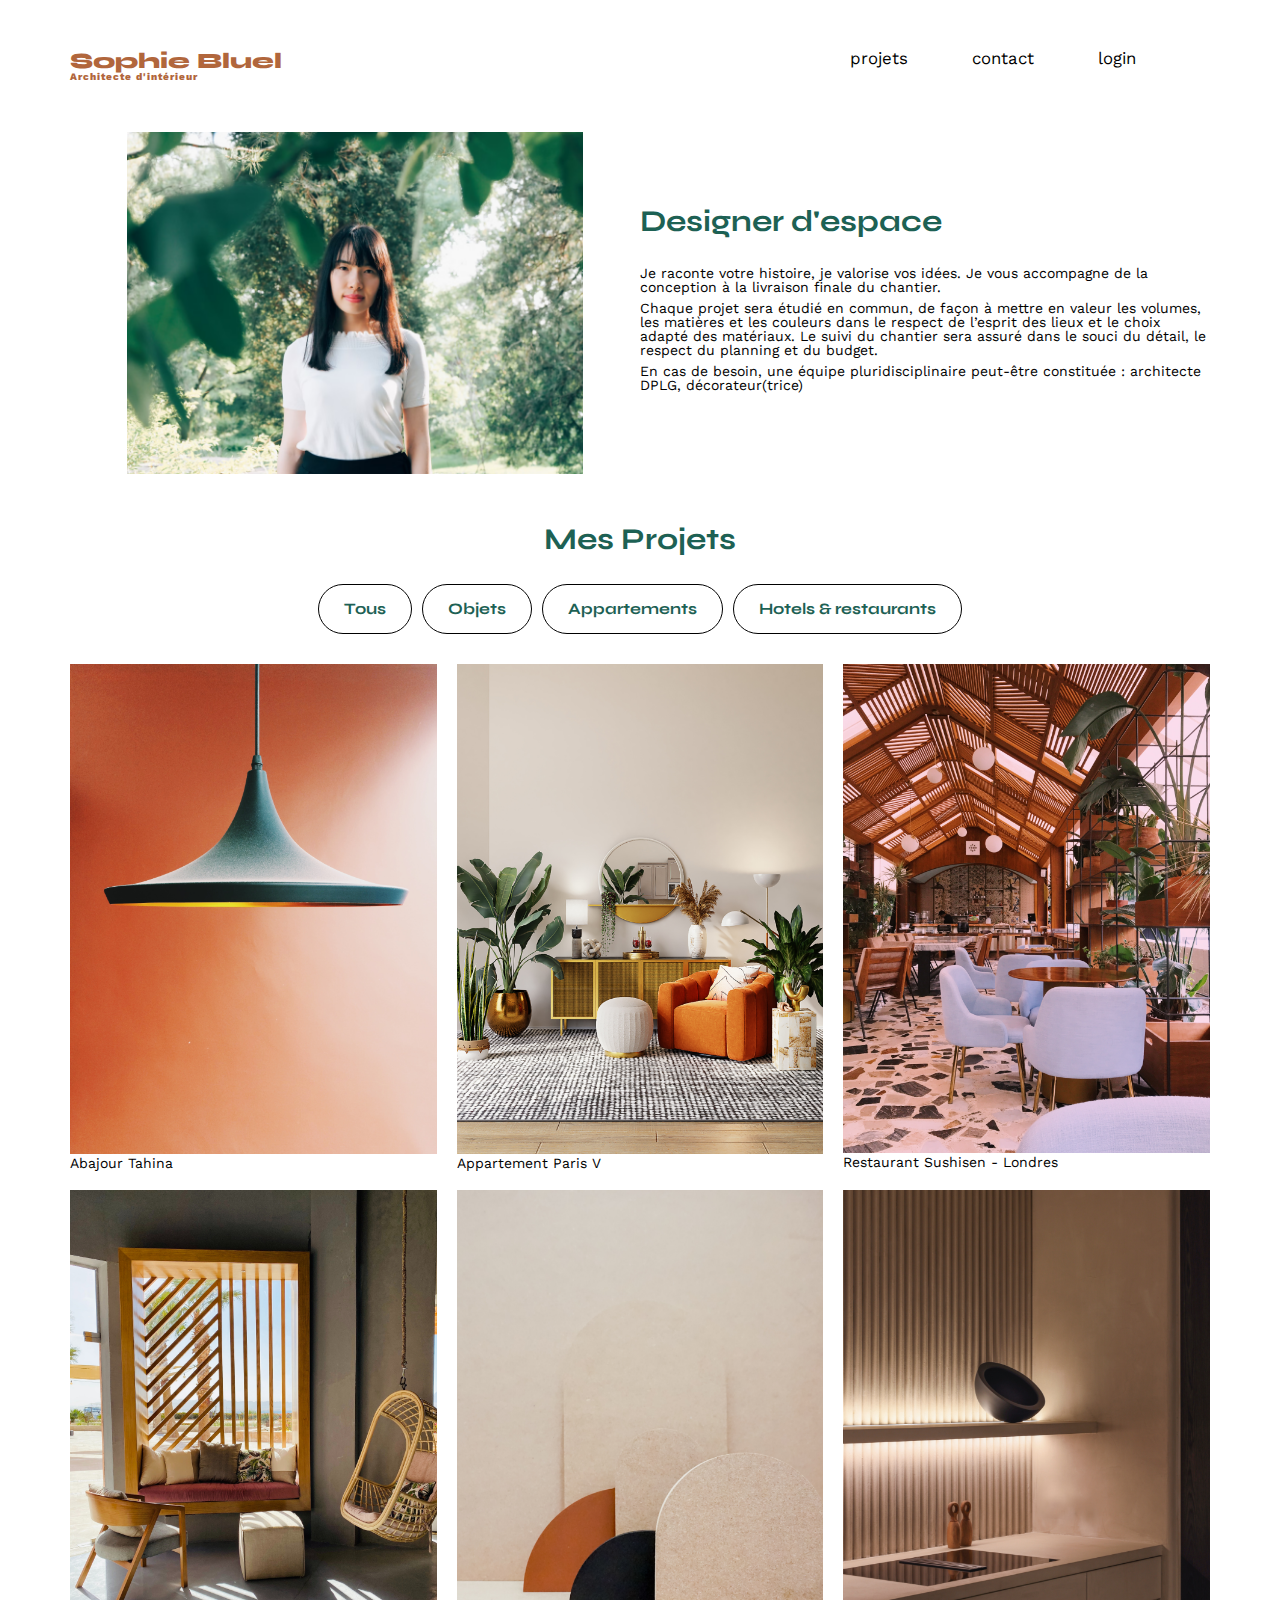
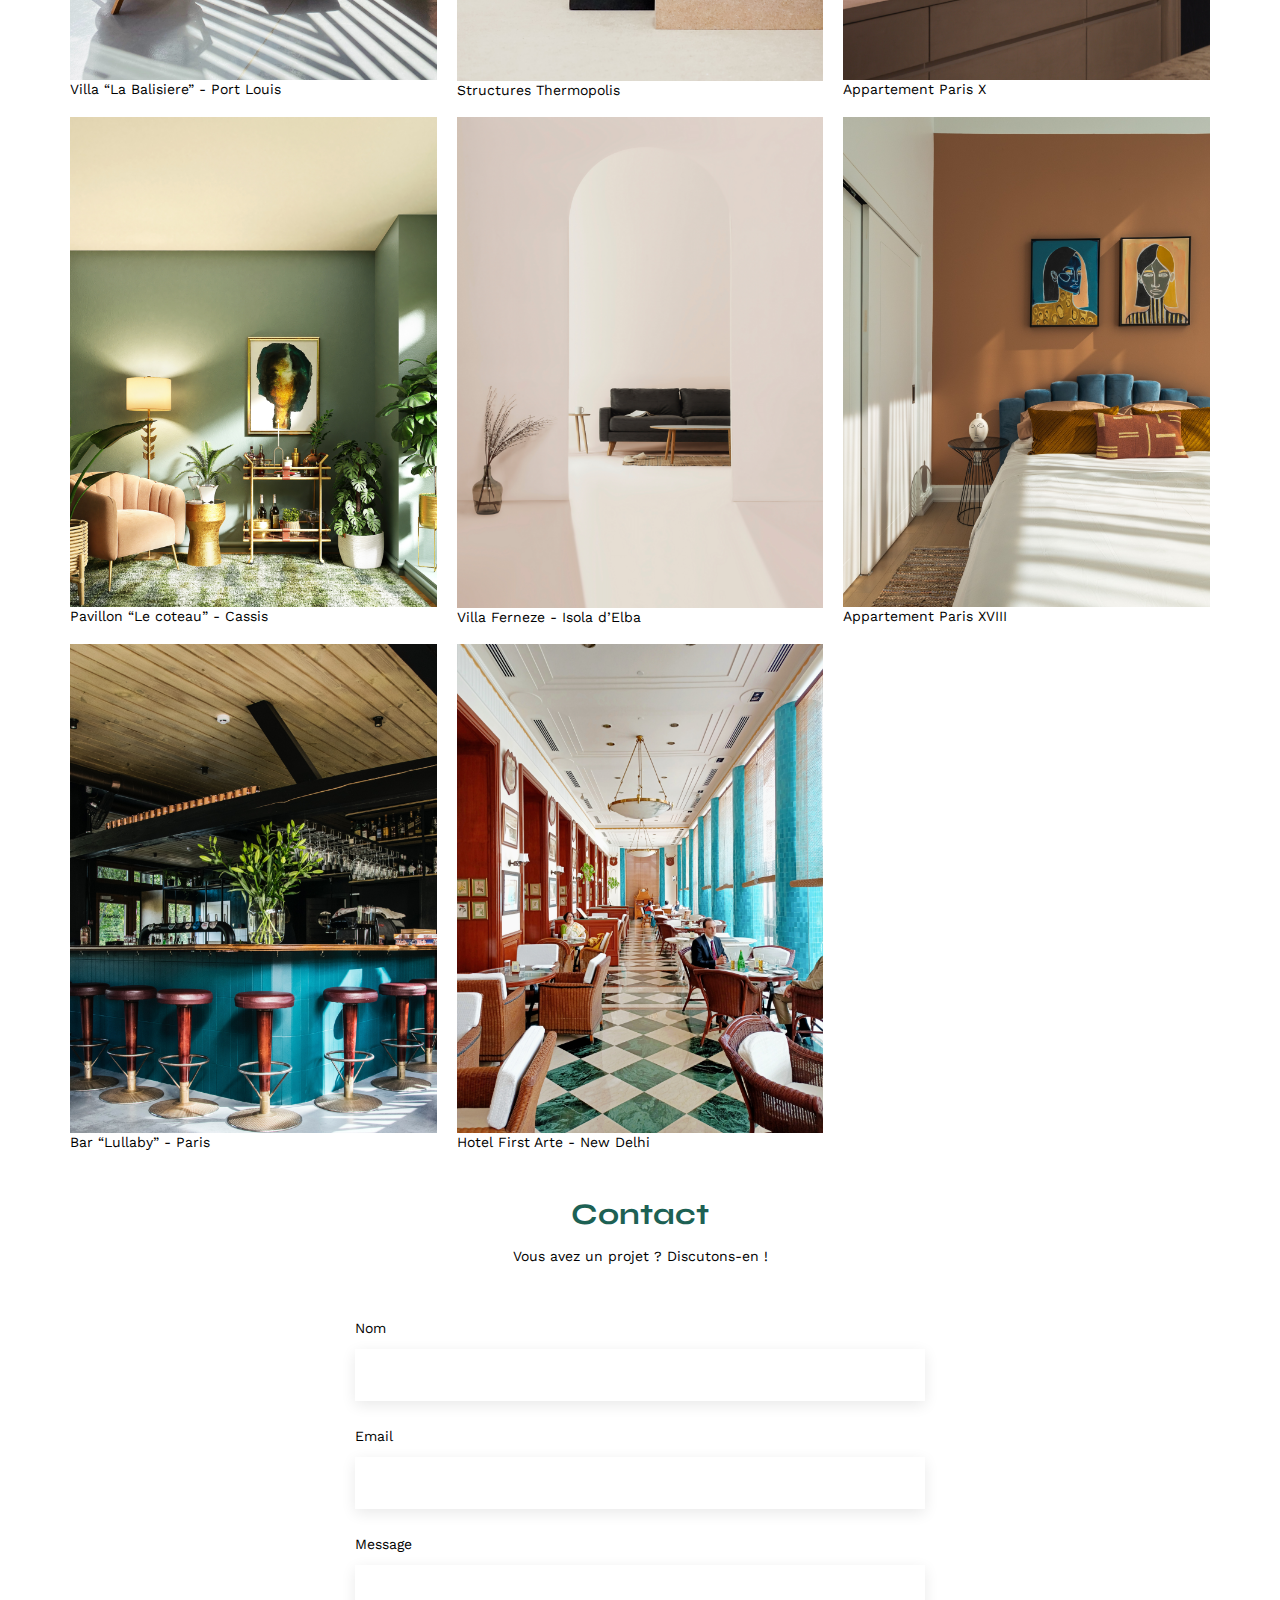
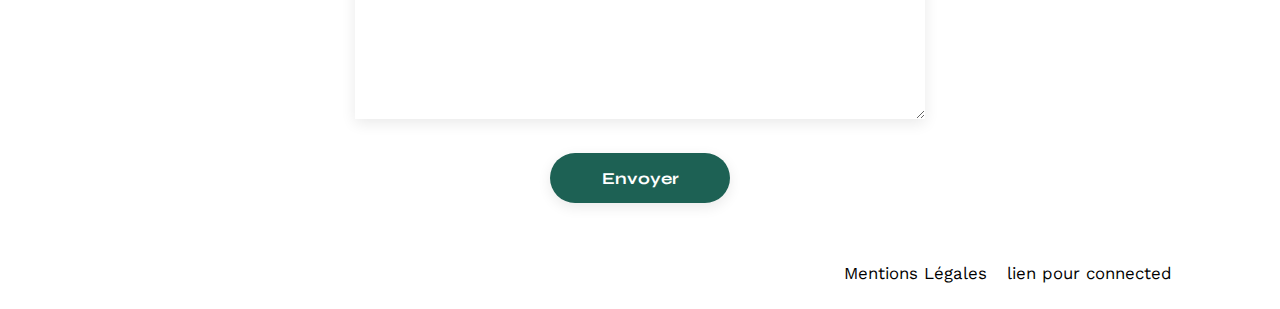
==== FrontEnd/index.html @ e4d4f511 "formatage des fichiers globaux" ====
<!DOCTYPE html>
<html lang="fr">

<head>
	<meta charset="UTF-8">
	<title>Sophie Bluel - Architecte d'intérieur</title>
	<meta name="viewport" content="width=device-width, initial-scale=1.0">
	<link rel="preconnect" href="https://fonts.googleapis.com">
	<link rel="preconnect" href="https://fonts.gstatic.com" crossorigin>
	<link href="https://fonts.googleapis.com/css2?family=Syne:wght@700;800&family=Work+Sans&display=swap"
		rel="stylesheet">
	<link rel="stylesheet" href="https://cdnjs.cloudflare.com/ajax/libs/font-awesome/6.2.1/css/all.min.css"
		integrity="sha512-MV7K8+y+gLIBoVD59lQIYicR65iaqukzvf/nwasF0nqhPay5w/9lJmVM2hMDcnK1OnMGCdVK+iQrJ7lzPJQd1w=="
		crossorigin="anonymous" referrerpolicy="no-referrer">
	<meta name="description" content="">
	<link rel="stylesheet" href="./assets/style.css">
	<script src="../Backend/server.js" defer></script>
	<script src="../Backend/app.js" defer></script>
	<script src="../Backend/login.js" defer></script>

</head>

<body>
	<header>
		<a href="index.html" class="lien">
			<h1>Sophie Bluel <span>Architecte d'intérieur</span></h1>
		</a>
		<nav class="nav">
			<ul class="list-nav">
				<li>projets</li>
				<li>contact</li>
				<a href="login.html" class="lien">
					<li class="login_btn">login</li>
				</a>
				<li id="instagram"><i class="fa-brands fa-instagram"></i></li>
			</ul>
		</nav>
	</header>
	<main>
		<section id="introduction">
			<figure>
				<img src="./assets/images/sophie-bluel.png" alt="">
			</figure>
			<article>
				<h2>Designer d'espace</h2>
				<p>Je raconte votre histoire, je valorise vos idées. Je vous accompagne de la conception à la livraison
					finale du chantier.</p>
				<p>Chaque projet sera étudié en commun, de façon à mettre en valeur les volumes, les matières et les
					couleurs dans le respect de l’esprit des lieux et le choix adapté des matériaux. Le suivi du
					chantier sera assuré dans le souci du détail, le respect du planning et du budget.</p>
				<p>En cas de besoin, une équipe pluridisciplinaire peut-être constituée : architecte DPLG,
					décorateur(trice)</p>
			</article>
		</section>
		<section id="portfolio">
			<h2>Mes Projets</h2>
			<div class="filterbar">
				<button class="filter">
					<span class="f-text">
						<p>Tous</p>
					</span>
				</button>
				<button class="filter">
					<span class="f-text">
						<p>Objets</p>
					</span>
				</button>
				<button class="filter">
					<span class="f-text">
						<p>Appartements</p>
					</span>
				</button>
				<button class="filter">
					<span class="f-text">
						<p>Hotels & restaurants</p>
					</span>
				</button>
			</div>
			<div class="gallery">
				<figure>
					<img src="assets/images/abajour-tahina.png" alt="Abajour Tahina">
					<figcaption>Abajour Tahina</figcaption>
				</figure>
				<figure>
					<img src="assets/images/appartement-paris-v.png" alt="Appartement Paris V">
					<figcaption>Appartement Paris V</figcaption>
				</figure>
				<figure>
					<img src="assets/images/restaurant-sushisen-londres.png" alt="Restaurant Sushisen - Londres">
					<figcaption>Restaurant Sushisen - Londres</figcaption>
				</figure>
				<figure>
					<img src="assets/images/la-balisiere.png" alt="Villa “La Balisiere” - Port Louis">
					<figcaption>Villa “La Balisiere” - Port Louis</figcaption>
				</figure>
				<figure>
					<img src="assets/images/structures-thermopolis.png" alt="Structures Thermopolis">
					<figcaption>Structures Thermopolis</figcaption>
				</figure>
				<figure>
					<img src="assets/images/appartement-paris-x.png" alt="Appartement Paris X">
					<figcaption>Appartement Paris X</figcaption>
				</figure>
				<figure>
					<img src="assets/images/le-coteau-cassis.png" alt="Pavillon “Le coteau” - Cassis">
					<figcaption>Pavillon “Le coteau” - Cassis</figcaption>
				</figure>
				<figure>
					<img src="assets/images/villa-ferneze.png" alt="Villa Ferneze - Isola d’Elba">
					<figcaption>Villa Ferneze - Isola d’Elba</figcaption>
				</figure>
				<figure>
					<img src="assets/images/appartement-paris-xviii.png" alt="Appartement Paris XVIII">
					<figcaption>Appartement Paris XVIII</figcaption>
				</figure>
				<figure>
					<img src="assets/images/bar-lullaby-paris.png" alt="Bar “Lullaby” - Paris">
					<figcaption>Bar “Lullaby” - Paris</figcaption>
				</figure>
				<figure>
					<img src="assets/images/hotel-first-arte-new-delhi.png" alt="Hotel First Arte - New Delhi">
					<figcaption>Hotel First Arte - New Delhi</figcaption>
				</figure>
			</div>
		</section>
		<section id="contact">
			<h2>Contact</h2>
			<p>Vous avez un projet ? Discutons-en !</p>
			<form action="#" method="post">
				<label for="name">Nom</label>
				<input type="text" name="name" id="name">
				<label for="email">Email</label>
				<input type="email" name="email" id="email">
				<label for="message">Message</label>
				<textarea name="message" id="message" cols="30" rows="10"></textarea>
				<input type="submit" value="Envoyer" class="submit-index">
			</form>
		</section>
	</main>

	<footer>
		<nav>
			<ul>
				<li>Mentions Légales</li>
				<a href="connected.html" class="lien">
					<li>lien pour connected</li>
				</a>
			</ul>
		</nav>
	</footer>
</body>

</html>
---- FrontEnd/assets/style.css ----
/* http://meyerweb.com/eric/tools/css/reset/
   v2.0 | 20110126
   License: none (public domain)
*/

html,
body,
div,
span,
applet,
object,
iframe,
h1,
h2,
h3,
h4,
h5,
h6,
p,
blockquote,
pre,
a,
abbr,
acronym,
address,
big,
cite,
code,
del,
dfn,
em,
img,
ins,
kbd,
q,
s,
samp,
small,
strike,
strong,
sub,
sup,
tt,
var,
b,
u,
i,
center,
dl,
dt,
dd,
ol,
ul,
li,
fieldset,
form,
label,
legend,
table,
caption,
tbody,
tfoot,
thead,
tr,
th,
td,
article,
aside,
canvas,
details,
embed,
figure,
figcaption,
footer,
header,
hgroup,
menu,
nav,
output,
ruby,
section,
summary,
time,
mark,
audio,
video {
	margin: 0;
	padding: 0;
	border: 0;
	font-size: 100%;
	font: inherit;
	vertical-align: baseline;
}

/* HTML5 display-role reset for older browsers */
article,
aside,
details,
figcaption,
figure,
footer,
header,
hgroup,
menu,
nav,
section {
	display: block;
}

body {
	line-height: 1;
}

.lien {
	text-decoration: none;
	color: black;
}

button {
	background-color: transparent;
	border: none;
	cursor: pointer;
}

.list-nav {
	gap: 44px;
}

#instagram {
	font-size: 22px;
}

ol,
ul {
	list-style: none;
	cursor: pointer;
}

blockquote,
q {
	quotes: none;
}

blockquote:before,
blockquote:after,
q:before,
q:after {
	content: '';
	content: none;
}

table {
	border-collapse: collapse;
	border-spacing: 0;
}

/** end reset css**/
body {
	max-width: 1140px;
	margin: auto;
	font-family: 'Work Sans';
	font-size: 14px;
}

header {
	display: flex;
	justify-content: space-between;
	margin: 50px 0
}

section {
	margin: 50px 0
}

h1 {
	display: flex;
	flex-direction: column;
	font-family: 'Syne';
	font-size: 22px;
	font-weight: 800;
	color: #B1663C
}

h1>span {
	font-family: 'Work Sans';
	font-size: 10px;
	letter-spacing: 0.1em;
	;
}

h2 {
	font-family: 'Syne';
	font-weight: 700;
	font-size: 30px;
	color: #1D6154
}

nav ul {
	display: flex;
	align-items: center;
	list-style-type: none;

}

nav li {
	padding: 0 10px;
	font-size: 1.2em;
}

li:hover {
	color: #B1663C;
}

#introduction {
	display: flex;
	align-items: center;
}

#introduction figure {
	flex: 1
}

#introduction img {
	display: block;
	margin: auto;
	width: 80%;
}

#introduction article {
	flex: 1
}

#introduction h2 {
	margin-bottom: 1em;
}

#introduction p {
	margin-bottom: 0.5em;
}

#portfolio h2 {
	text-align: center;
	margin-bottom: 1em;
}

.filterbar {
	display: flex;
	justify-content: center;
	gap: 10px;
	padding-bottom: 30px;
	max-width: 100%;
}

.f-text p {
	position: relative;
	font-family: 'Syne';
	color: #1D6154;
	text-align: left;
	font-weight: 700;
	font-size: 16px;
	z-index: 1;
}

.filter {

	border: 1px solid black;
	padding: 15px 25px;
	border-radius: 60px;
	background-color: transparent;
	display: flex;
	align-items: center;
	gap: 10px;
	text-wrap: nowrap;
	height: 50px;
}

.filter:hover {
	background-color: #1D6154;
}

.filter:hover p {
	color: white;

}


.gallery {
	width: 100%;
	display: grid;
	grid-template-columns: 1fr 1fr 1fr;
	grid-column-gap: 20px;
	grid-row-gap: 20px;
}

.gallery img {
	width: 100%;

}

#contact {
	width: 50%;
	margin: auto;
}

#contact>* {
	text-align: center;

}

#contact h2 {
	margin-bottom: 20px;
}

#contact form {
	text-align: left;
	margin-top: 30px;
	display: flex;
	flex-direction: column;
}

#contact input {
	height: 50px;
	font-size: 1.2em;
	border: none;
	box-shadow: 0px 4px 14px rgba(0, 0, 0, 0.09);
}

#contact label {
	margin: 2em 0 1em 0;
}

#contact textarea {
	border: none;
	box-shadow: 0px 4px 14px rgba(0, 0, 0, 0.09);
}


.submit-index {
	font-family: 'Syne';
	font-weight: 700;
	color: white;
	background-color: #1D6154;
	margin: 2em auto;
	width: 180px;
	text-align: center;
	border-radius: 60px;
}


footer nav ul {
	display: flex;
	justify-content: flex-end;
	margin: 2em
}
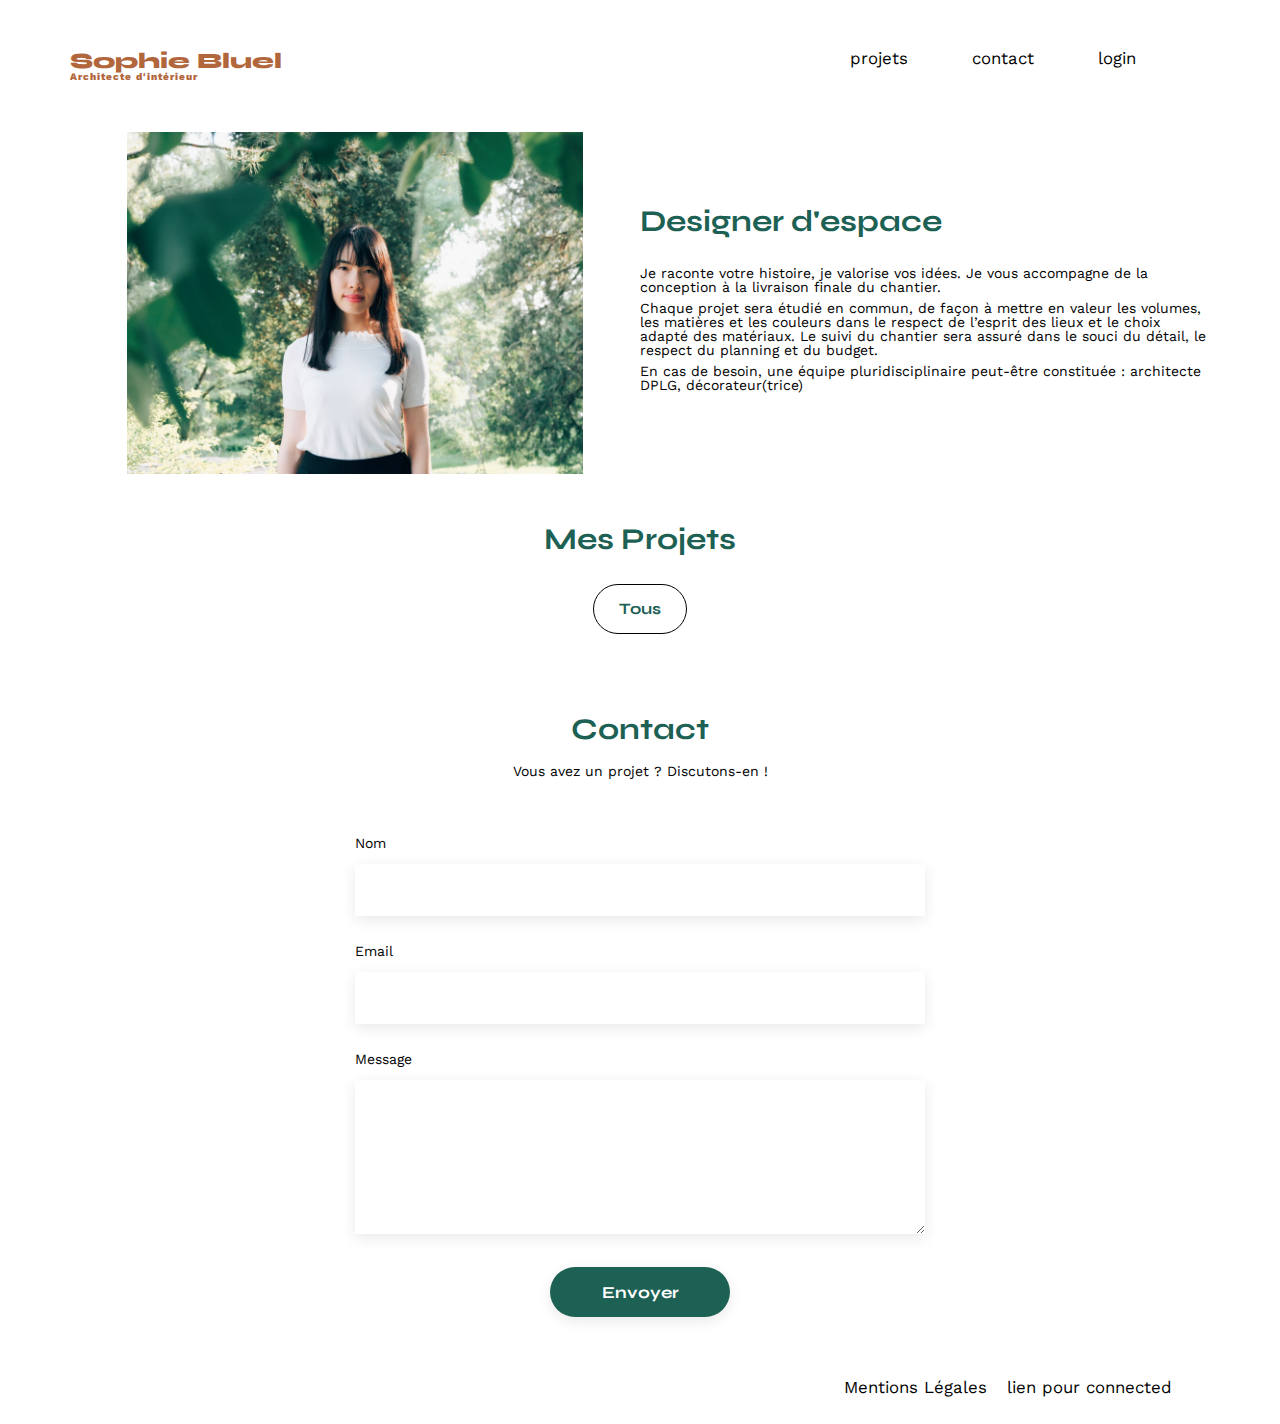
==== commit e458a0f2: "filtre+ affichage des travaux" ====
--- a/FrontEnd/index.html
+++ b/FrontEnd/index.html
@@ -2,152 +2,267 @@
 <html lang="fr">
 
 <head>
-	<meta charset="UTF-8">
-	<title>Sophie Bluel - Architecte d'intérieur</title>
-	<meta name="viewport" content="width=device-width, initial-scale=1.0">
-	<link rel="preconnect" href="https://fonts.googleapis.com">
-	<link rel="preconnect" href="https://fonts.gstatic.com" crossorigin>
-	<link href="https://fonts.googleapis.com/css2?family=Syne:wght@700;800&family=Work+Sans&display=swap"
-		rel="stylesheet">
-	<link rel="stylesheet" href="https://cdnjs.cloudflare.com/ajax/libs/font-awesome/6.2.1/css/all.min.css"
-		integrity="sha512-MV7K8+y+gLIBoVD59lQIYicR65iaqukzvf/nwasF0nqhPay5w/9lJmVM2hMDcnK1OnMGCdVK+iQrJ7lzPJQd1w=="
-		crossorigin="anonymous" referrerpolicy="no-referrer">
-	<meta name="description" content="">
-	<link rel="stylesheet" href="./assets/style.css">
-	<script src="../Backend/server.js" defer></script>
-	<script src="../Backend/app.js" defer></script>
-	<script src="../Backend/login.js" defer></script>
+    <meta charset="UTF-8">
+    <title>Sophie Bluel - Architecte d'intérieur</title>
+    <meta name="viewport" content="width=device-width, initial-scale=1.0">
+    <link rel="preconnect" href="https://fonts.googleapis.com">
+    <link rel="preconnect" href="https://fonts.gstatic.com" crossorigin>
+    <link href="https://fonts.googleapis.com/css2?family=Syne:wght@700;800&family=Work+Sans&display=swap"
+        rel="stylesheet">
+    <link rel="stylesheet" href="https://cdnjs.cloudflare.com/ajax/libs/font-awesome/6.2.1/css/all.min.css"
+        integrity="sha512-MV7K8+y+gLIBoVD59lQIYicR65iaqukzvf/nwasF0nqhPay5w/9lJmVM2hMDcnK1OnMGCdVK+iQrJ7lzPJQd1w=="
+        crossorigin="anonymous" referrerpolicy="no-referrer">
+    <meta name="description" content="">
+    <link rel="stylesheet" href="./assets/style.css">
+    <script src="../Backend/server.js" defer></script>
+    <script src="../Backend/app.js" defer></script>
+    <script src="../Backend/filtres-travaux.js" defer></script>
 
 </head>
 
 <body>
-	<header>
-		<a href="index.html" class="lien">
-			<h1>Sophie Bluel <span>Architecte d'intérieur</span></h1>
-		</a>
-		<nav class="nav">
-			<ul class="list-nav">
-				<li>projets</li>
-				<li>contact</li>
-				<a href="login.html" class="lien">
-					<li class="login_btn">login</li>
-				</a>
-				<li id="instagram"><i class="fa-brands fa-instagram"></i></li>
-			</ul>
-		</nav>
-	</header>
-	<main>
-		<section id="introduction">
-			<figure>
-				<img src="./assets/images/sophie-bluel.png" alt="">
-			</figure>
-			<article>
-				<h2>Designer d'espace</h2>
-				<p>Je raconte votre histoire, je valorise vos idées. Je vous accompagne de la conception à la livraison
-					finale du chantier.</p>
-				<p>Chaque projet sera étudié en commun, de façon à mettre en valeur les volumes, les matières et les
-					couleurs dans le respect de l’esprit des lieux et le choix adapté des matériaux. Le suivi du
-					chantier sera assuré dans le souci du détail, le respect du planning et du budget.</p>
-				<p>En cas de besoin, une équipe pluridisciplinaire peut-être constituée : architecte DPLG,
-					décorateur(trice)</p>
-			</article>
-		</section>
-		<section id="portfolio">
-			<h2>Mes Projets</h2>
-			<div class="filterbar">
-				<button class="filter">
-					<span class="f-text">
-						<p>Tous</p>
-					</span>
-				</button>
-				<button class="filter">
-					<span class="f-text">
-						<p>Objets</p>
-					</span>
-				</button>
-				<button class="filter">
-					<span class="f-text">
-						<p>Appartements</p>
-					</span>
-				</button>
-				<button class="filter">
-					<span class="f-text">
-						<p>Hotels & restaurants</p>
-					</span>
-				</button>
-			</div>
-			<div class="gallery">
-				<figure>
-					<img src="assets/images/abajour-tahina.png" alt="Abajour Tahina">
-					<figcaption>Abajour Tahina</figcaption>
-				</figure>
-				<figure>
-					<img src="assets/images/appartement-paris-v.png" alt="Appartement Paris V">
-					<figcaption>Appartement Paris V</figcaption>
-				</figure>
-				<figure>
-					<img src="assets/images/restaurant-sushisen-londres.png" alt="Restaurant Sushisen - Londres">
-					<figcaption>Restaurant Sushisen - Londres</figcaption>
-				</figure>
-				<figure>
-					<img src="assets/images/la-balisiere.png" alt="Villa “La Balisiere” - Port Louis">
-					<figcaption>Villa “La Balisiere” - Port Louis</figcaption>
-				</figure>
-				<figure>
-					<img src="assets/images/structures-thermopolis.png" alt="Structures Thermopolis">
-					<figcaption>Structures Thermopolis</figcaption>
-				</figure>
-				<figure>
-					<img src="assets/images/appartement-paris-x.png" alt="Appartement Paris X">
-					<figcaption>Appartement Paris X</figcaption>
-				</figure>
-				<figure>
-					<img src="assets/images/le-coteau-cassis.png" alt="Pavillon “Le coteau” - Cassis">
-					<figcaption>Pavillon “Le coteau” - Cassis</figcaption>
-				</figure>
-				<figure>
-					<img src="assets/images/villa-ferneze.png" alt="Villa Ferneze - Isola d’Elba">
-					<figcaption>Villa Ferneze - Isola d’Elba</figcaption>
-				</figure>
-				<figure>
-					<img src="assets/images/appartement-paris-xviii.png" alt="Appartement Paris XVIII">
-					<figcaption>Appartement Paris XVIII</figcaption>
-				</figure>
-				<figure>
-					<img src="assets/images/bar-lullaby-paris.png" alt="Bar “Lullaby” - Paris">
-					<figcaption>Bar “Lullaby” - Paris</figcaption>
-				</figure>
-				<figure>
-					<img src="assets/images/hotel-first-arte-new-delhi.png" alt="Hotel First Arte - New Delhi">
-					<figcaption>Hotel First Arte - New Delhi</figcaption>
-				</figure>
-			</div>
-		</section>
-		<section id="contact">
-			<h2>Contact</h2>
-			<p>Vous avez un projet ? Discutons-en !</p>
-			<form action="#" method="post">
-				<label for="name">Nom</label>
-				<input type="text" name="name" id="name">
-				<label for="email">Email</label>
-				<input type="email" name="email" id="email">
-				<label for="message">Message</label>
-				<textarea name="message" id="message" cols="30" rows="10"></textarea>
-				<input type="submit" value="Envoyer" class="submit-index">
-			</form>
-		</section>
-	</main>
-
-	<footer>
-		<nav>
-			<ul>
-				<li>Mentions Légales</li>
-				<a href="connected.html" class="lien">
-					<li>lien pour connected</li>
-				</a>
-			</ul>
-		</nav>
-	</footer>
+    <header>
+        <a href="index.html" class="lien">
+            <h1>Sophie Bluel <span>Architecte d'intérieur</span></h1>
+        </a>
+        <nav class="nav">
+            <ul class="list-nav">
+                <li>projets</li>
+                <li>contact</li>
+                <a href="login.html" class="lien">
+                    <li class="login_btn">login</li>
+                </a>
+                <li id="instagram"><i class="fa-brands fa-instagram"></i></li>
+            </ul>
+        </nav>
+    </header>
+    <main>
+        <section id="introduction">
+            <figure>
+                <img src="./assets/images/sophie-bluel.png" alt="">
+            </figure>
+            <article>
+                <h2>Designer d'espace</h2>
+                <p>Je raconte votre histoire, je valorise vos idées. Je vous accompagne de la conception à la livraison
+                    finale du chantier.</p>
+                <p>Chaque projet sera étudié en commun, de façon à mettre en valeur les volumes, les matières et les
+                    couleurs dans le respect de l’esprit des lieux et le choix adapté des matériaux. Le suivi du
+                    chantier sera assuré dans le souci du détail, le respect du planning et du budget.</p>
+                <p>En cas de besoin, une équipe pluridisciplinaire peut-être constituée : architecte DPLG,
+                    décorateur(trice)</p>
+            </article>
+        </section>
+        <section id="portfolio">
+            <h2>Mes Projets</h2>
+            <div class="filterbar">
+                <button class="filter" data-category-id="0">
+                    <span class="f-text">
+                        <p id="tt">Tous</p>
+                    </span>
+                </button>
+                <!--
+                <button class="filter" data-category-id="1">
+                    <span class="f-text">
+                        <p id="objets-f">Objets</p>
+                    </span>
+                </button>
+                <button class="filter" data-category-id="2">
+                    <span class="f-text">
+                        <p id="appt-f">Appartements</p>
+                    </span>
+                </button>
+                <button class="filter" data-category-id="3">
+                    <span class="f-text">
+                        <p id="h-res-f">Hotels & restaurants</p>
+                    </span>
+                </button>
+                -->
+            </div>
+            <div class="gallery">
+                <!--
+                 <figure>
+                    <img src="assets/images/abajour-tahina.png" alt="Abajour Tahina">
+                    <figcaption>Abajour Tahina</figcaption>
+                </figure>
+                <figure>
+                    <img src="assets/images/appartement-paris-v.png" alt="Appartement Paris V">
+                    <figcaption>Appartement Paris V</figcaption>
+                </figure>
+                <figure>
+                    <img src="assets/images/restaurant-sushisen-londres.png" alt="Restaurant Sushisen - Londres">
+                    <figcaption>Restaurant Sushisen - Londres</figcaption>
+                </figure>
+                <figure>
+                    <img src="assets/images/la-balisiere.png" alt="Villa “La Balisiere” - Port Louis">
+                    <figcaption>Villa “La Balisiere” - Port Louis</figcaption>
+                </figure>
+                <figure>
+                    <img src="assets/images/structures-thermopolis.png" alt="Structures Thermopolis">
+                    <figcaption>Structures Thermopolis</figcaption>
+                </figure>
+                <figure>
+                    <img src="assets/images/appartement-paris-x.png" alt="Appartement Paris X">
+                    <figcaption>Appartement Paris X</figcaption>
+                </figure>
+                <figure>
+                    <img src="assets/images/le-coteau-cassis.png" alt="Pavillon “Le coteau” - Cassis">
+                    <figcaption>Pavillon “Le coteau” - Cassis</figcaption>
+                </figure>
+                <figure>
+                    <img src="assets/images/villa-ferneze.png" alt="Villa Ferneze - Isola d’Elba">
+                    <figcaption>Villa Ferneze - Isola d’Elba</figcaption>
+                </figure>
+                <figure>
+                    <img src="assets/images/appartement-paris-xviii.png" alt="Appartement Paris XVIII">
+                    <figcaption>Appartement Paris XVIII</figcaption>
+                </figure>
+                <figure>
+                    <img src="assets/images/bar-lullaby-paris.png" alt="Bar “Lullaby” - Paris">
+                    <figcaption>Bar “Lullaby” - Paris</figcaption>
+                </figure>
+                <figure>
+                    <img src="assets/images/hotel-first-arte-new-delhi.png" alt="Hotel First Arte - New Delhi">
+                    <figcaption>Hotel First Arte - New Delhi</figcaption>
+                </figure> 
+                -->
+            </div>
+        </section>
+        <section id="contact">
+            <h2>Contact</h2>
+            <p>Vous avez un projet ? Discutons-en !</p>
+            <form action="#" method="post">
+                <label for="name">Nom</label>
+                <input type="text" name="name" id="name">
+                <label for="email">Email</label>
+                <input type="email" name="email" id="email">
+                <label for="message">Message</label>
+                <textarea name="message" id="message" cols="30" rows="10"></textarea>
+                <input type="submit" value="Envoyer" class="submit-index">
+            </form>
+        </section>
+    </main>
+
+    <footer>
+        <nav>
+            <ul>
+                <li>Mentions Légales</li>
+                <a href="connected.html" class="lien">
+                    <li>lien pour connected</li>
+                </a>
+            </ul>
+        </nav>
+    </footer>
 </body>
 
+<script> // de filtres-travaux.js
+        // URL à utiliser pour la requête GET filtres
+        const url = 'http://localhost:5678/api/categories';
+
+// Options de la requête GET
+const options = {
+    method: 'GET',
+    headers: {
+        'Accept': 'application/json'
+    }
+};
+
+// Retourner la promesse de la réponse de la requête
+fetch(url, options)
+    .then(response => {
+        if (!response.ok) {
+            throw new Error('La requête a échoué avec le statut : ' + response.status);
+        }
+        return response.json();
+    })
+    .then(data => {
+        // Afficher les données dans la console
+        data.forEach(item => {
+            document.getElementsByClassName("filterbar")[0].innerHTML += `
+            <button class="filter" data-category-id="${item.id}">
+                <span class="f-text">
+                    <p id="h-res-f">${item.name}</p>
+                </span>
+            </button>
+        `;
+        })
+        initButtonsListenener();
+    })
+    .catch(error => {
+        // En cas d'erreur, afficher un message d'erreur dans la console et rejeter la promesse
+        console.error('Une erreur est survenue lors de la requête :', error.message);
+        throw error;
+    });
+
+function initButtonsListenener(){
+    document.querySelectorAll(".filter").forEach(filter => {
+    filter.addEventListener("click", () => {
+        if (filter.dataset.categoryId != "0") {
+            // Exécuter la requête pour obtenir les données
+            getWorks().then(data => {
+                // Filtrer les données après avoir reçu la réponse de la requête
+                let filteredData = data.filter(item => item.categoryId == filter.dataset.categoryId);
+
+                displaySelectedCategory(filteredData)
+            });
+        } else {
+            getWorks().then(data => {
+                displaySelectedCategory(data)
+            })
+        }
+
+    })
+})
+}
+
+//afficher les travaux, par rapport aux données reçues de l'api et non à l'html via innerhtml
+
+function displaySelectedCategory(data) {
+    document.getElementsByClassName("gallery")[0].innerHTML = "";
+
+    data.forEach(item => {
+        document.getElementsByClassName("gallery")[0].innerHTML += `
+            <figure>
+                <img src="${item.imageUrl}" alt="${item.title}">
+                <figcaption>${item.title}</figcaption>
+            </figure>
+            `;
+    })
+}
+
+function getWorks() {
+    // URL à utiliser pour la requête GET travaux
+    const url = 'http://localhost:5678/api/works';
+
+    // Options de la requête GET
+    const options = {
+        method: 'GET',
+        headers: {
+            'Accept': 'application/json'
+        }
+    };
+
+    // Retourner la promesse de la réponse de la requête
+    return fetch(url, options)
+        .then(response => {
+            if (!response.ok) {
+                throw new Error('La requête a échoué avec le statut : ' + response.status);
+            }
+            return response.json();
+        })
+        .then(data => {
+            // Afficher les données dans la console
+            return data;
+        })
+        .catch(error => {
+            // En cas d'erreur, afficher un message d'erreur dans la console et rejeter la promesse
+            console.error('Une erreur est survenue lors de la requête :', error.message);
+            throw error;
+        });
+}
+
+getWorks().then(data => {
+    displaySelectedCategory(data)
+})
+</script>
+
 </html>--- a/FrontEnd/assets/style.css
+++ b/FrontEnd/assets/style.css
@@ -351,4 +351,15 @@
 	display: flex;
 	justify-content: flex-end;
 	margin: 2em
-}+}
+
+/*
+footer nav ul {
+    display: flex;
+    transform: translateX(200px)
+}
+
+pour après script mettre les mentions légales au bon endroit
+*/
+
+/* faire attention remettre les descriptions d'image bien à gauche en flex start*/